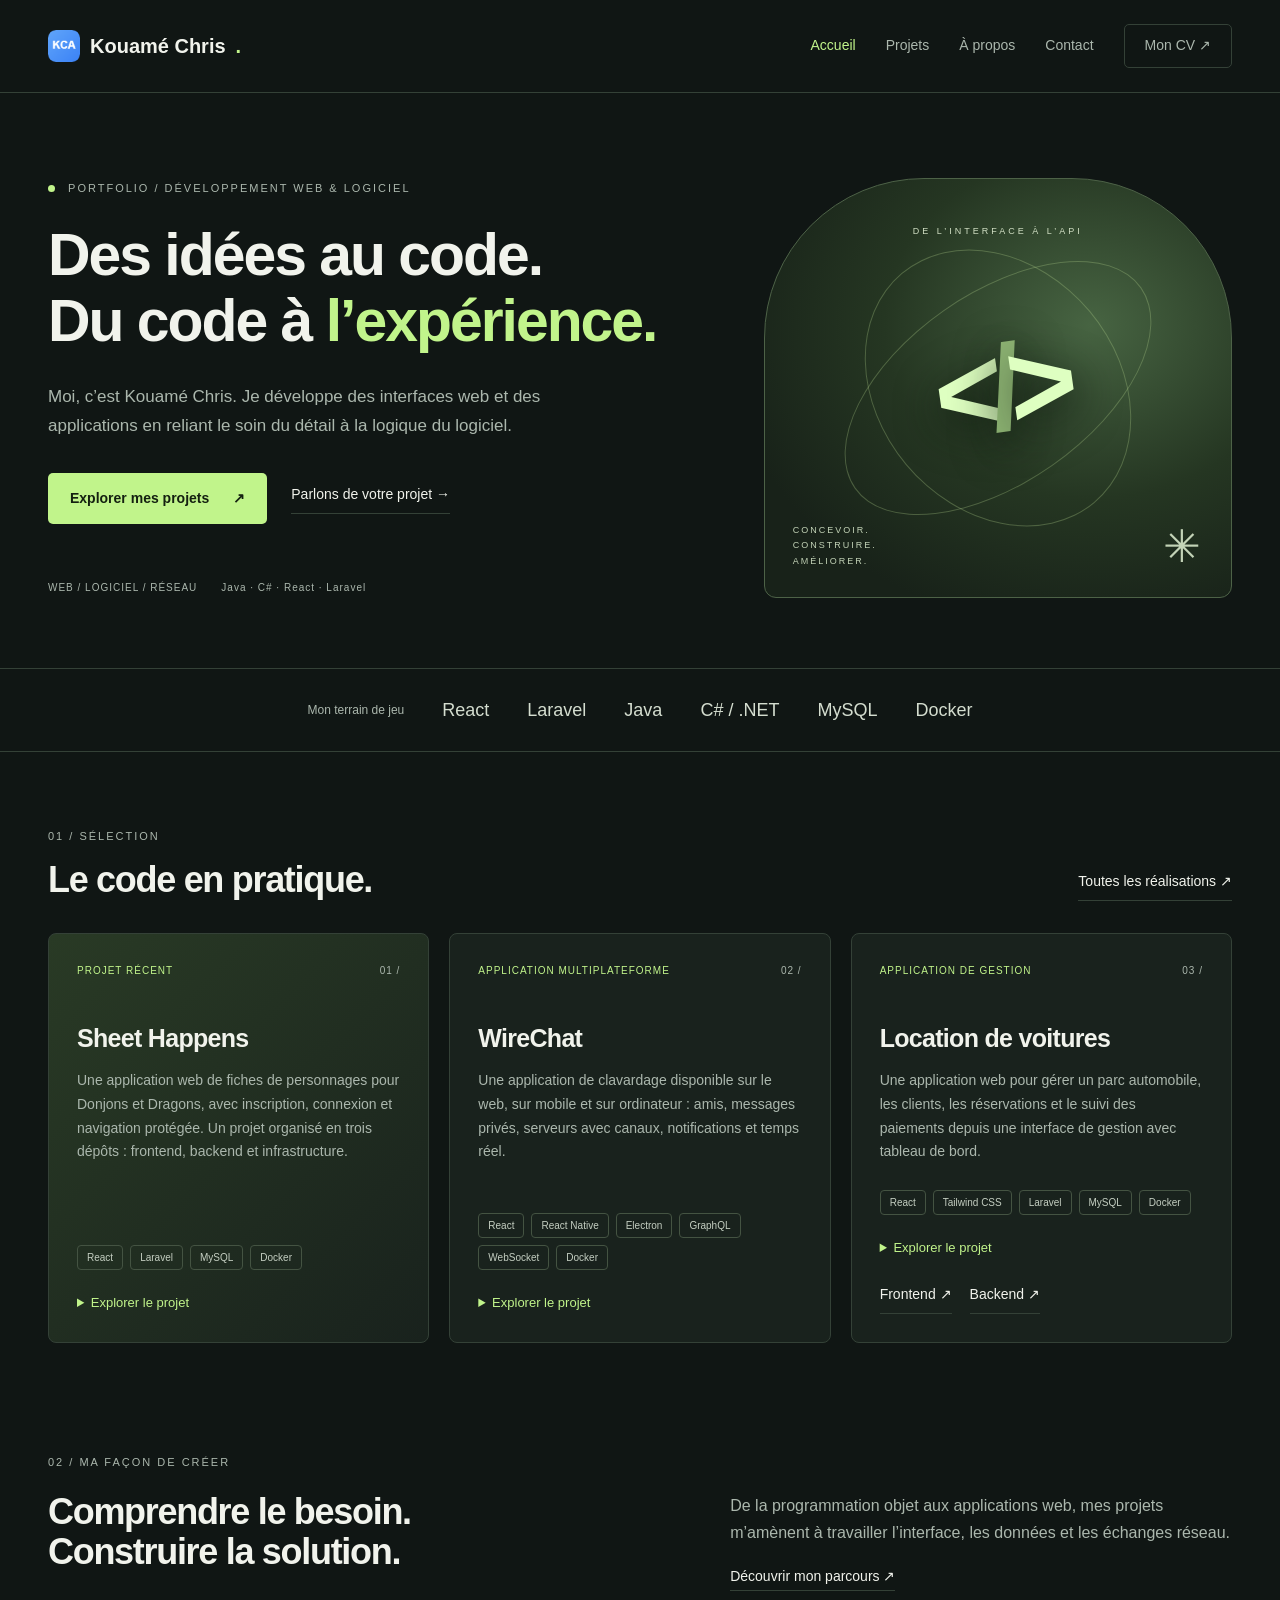
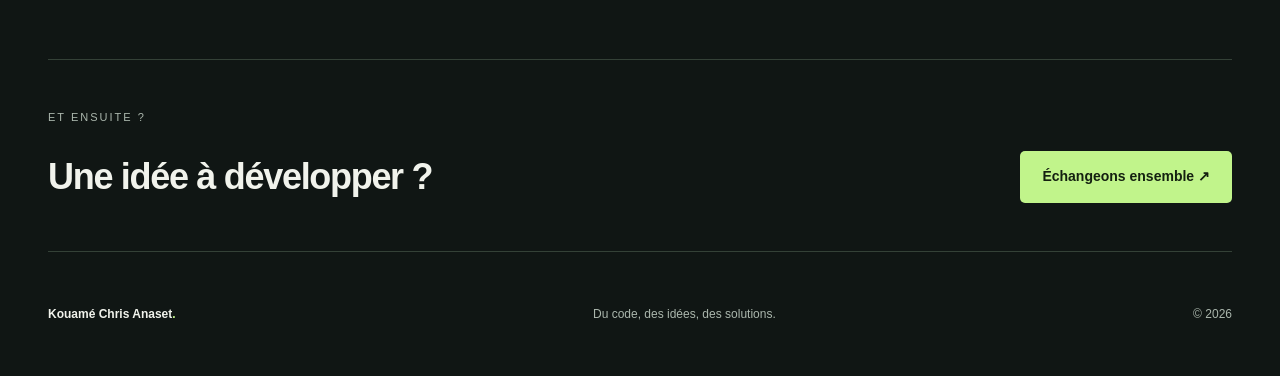
==== index.html @ 750e5b88 "Premier commit : portfolio" ====
<!DOCTYPE html><html lang="fr"><head><meta charset="UTF-8"><meta name="viewport" content="width=device-width, initial-scale=1"><meta name="theme-color" content="#101614"><meta name="description" content="Portfolio de Kouamé Chris Anaset : développement web, applications et projets logiciels. Découvrez mon application de location de voitures, Sheet Happens et mes réalisations en React, Laravel, Java et C#."><title>Développeur web & logiciel — Kouamé Chris</title><link rel="icon" href="assets/favicon32x32.png"><link rel="stylesheet" href="css/style.css"><script src="js/main.js" defer></script></head><body><a class="skip-link" href="#main">Aller au contenu</a><header class="navbar"><a href="index.html" class="logo"><img src="assets/favicon48x48.png" alt="" width="32" height="32">Kouamé Chris<span class="logo-dot">.</span></a><button class="menu-toggle" aria-expanded="false" aria-controls="navigation">Menu <span>＋</span></button><nav class="nav-links" id="navigation" aria-label="Navigation principale"><a href="index.html" aria-current="page">Accueil</a><a href="projects.html" >Projets</a><a href="about.html" >À propos</a><a href="contact.html" >Contact</a><a href="cv/cv_kouame.pdf" download class="cv-link">Mon CV ↗</a></nav></header><main id="main"><section class="hero container"><div class="hero-copy"><p class="eyebrow"><span class="status-dot"></span> PORTFOLIO / DÉVELOPPEMENT WEB & LOGICIEL</p><h1>Des idées au code.<br>Du code à <em>l’expérience.</em></h1><p class="hero-description">Moi, c’est Kouamé Chris. Je développe des interfaces web et des applications en reliant le soin du détail à la logique du logiciel.</p><div class="actions"><a class="btn-primary" href="projects.html">Explorer mes projets <span>↗</span></a><a class="text-link" href="contact.html">Parlons de votre projet →</a></div><div class="hero-bottom"><span>WEB / LOGICIEL / RÉSEAU</span><span>Java · C# · React · Laravel</span></div></div><div class="hero-art" aria-label="Illustration abstraite de développement"><div class="art-orbit orbit-one"></div><div class="art-orbit orbit-two"></div><span class="art-label">DE L’INTERFACE À L’API</span><div class="code-symbol" aria-hidden="true">&lt;<span>/</span>&gt;</div><div class="art-caption"><span>CONCEVOIR.<br>CONSTRUIRE.<br>AMÉLIORER.</span><span class="art-star" aria-hidden="true">✳</span></div></div></section><section class="tech-strip" aria-label="Technologies"><span>Mon terrain de jeu</span><b>React</b><b>Laravel</b><b>Java</b><b>C# / .NET</b><b>MySQL</b><b>Docker</b></section><section class="container section"><div class="section-heading"><div><p class="eyebrow">01 / SÉLECTION</p><h2>Le code en pratique.</h2></div><a class="text-link" href="projects.html">Toutes les réalisations ↗</a></div><div class="projects-grid home-projects"><article class="project-card" data-category="web"><div class="card-top"><span>Projet récent</span><span>01 /</span></div><h3>Sheet Happens</h3><p>Une application web de fiches de personnages pour Donjons et Dragons, avec inscription, connexion et navigation protégée. Un projet organisé en trois dépôts : frontend, backend et infrastructure.</p><div class="tags"><span>React</span><span>Laravel</span><span>MySQL</span><span>Docker</span></div><details><summary>Explorer le projet</summary><p>Interface React avec routes publiques et protégées, contexte d’authentification, API Laravel et environnement Docker avec MySQL. Le travail comprend aussi la configuration CORS et la préparation de la maintenance.</p></details></article><article class="project-card" data-category="web mobile"><div class="card-top"><span>Application multiplateforme</span><span>02 /</span></div><h3>WireChat</h3><p>Une application de clavardage disponible sur le web, sur mobile et sur ordinateur : amis, messages privés, serveurs avec canaux, notifications et temps réel.</p><div class="tags"><span>React</span><span>React Native</span><span>Electron</span><span>GraphQL</span><span>WebSocket</span><span>Docker</span></div><details><summary>Explorer le projet</summary><p>Interface React connectée à une API Laravel (REST pour l’authentification, GraphQL pour les données, WebSocket pour le temps réel), application mobile React Native avec Expo, application de bureau Electron avec notifications système et environnement Docker Compose derrière Nginx.</p></details></article><article class="project-card" data-category="web"><div class="card-top"><span>Application de gestion</span><span>03 /</span></div><h3>Location de voitures</h3><p>Une application web pour gérer un parc automobile, les clients, les réservations et le suivi des paiements depuis une interface de gestion avec tableau de bord.</p><div class="tags"><span>React</span><span>Tailwind CSS</span><span>Laravel</span><span>MySQL</span><span>Docker</span></div><details><summary>Explorer le projet</summary><p>Gestion des véhicules et des catégories, filtres et pagination des réservations, estimation du tarif et évolution des statuts. L’API vérifie la disponibilité des voitures et les conflits de dates à la création d’une réservation. Le frontend utilise React Router et Axios ; le backend repose sur Laravel et Eloquent, avec un environnement Docker / Sail et MySQL.</p></details><div class="project-links" aria-label="Code source de Location de voitures"><a class="text-link" href="https://github.com/Kouameanaset/location-voiture-front" target="_blank" rel="noopener noreferrer">Frontend ↗</a><a class="text-link" href="https://github.com/Kouameanaset/location-voitures-api" target="_blank" rel="noopener noreferrer">Backend ↗</a></div></article></div></section><section class="container approach"><p class="eyebrow">02 / MA FAÇON DE CRÉER</p><h2>Comprendre le besoin.<br>Construire la solution.</h2><div><p>De la programmation objet aux applications web, mes projets m’amènent à travailler l’interface, les données et les échanges réseau.</p><a class="text-link" href="about.html">Découvrir mon parcours ↗</a></div></section><section class="container callout"><p class="eyebrow">ET ENSUITE ?</p><h2>Une idée à développer ?</h2><a class="btn-primary" href="contact.html">Échangeons ensemble ↗</a></section></main><footer class="footer"><a href="index.html">Kouamé Chris Anaset<span class="logo-dot">.</span></a><p>Du code, des idées, des solutions.</p><span>© <span data-year>2026</span></span></footer></body></html>
---- css/style.css ----
:root{--bg:#101614;--panel:#19221d;--text:#f1f3ec;--muted:#abb7ad;--accent:#c1f48b;--line:#344137}*{box-sizing:border-box}body{margin:0;background:var(--bg);color:var(--text);font:16px/1.7 'Segoe UI',sans-serif}a{color:inherit;text-decoration:none}button,input,textarea{font:inherit}button,summary{cursor:pointer}a:focus-visible,button:focus-visible,summary:focus-visible{outline:2px solid var(--accent);outline-offset:5px}.container{width:min(1240px,calc(100% - 96px));margin:auto}.navbar{padding:24px 48px;display:flex;justify-content:space-between;align-items:center;gap:24px;border-bottom:1px solid var(--line)}.logo{display:flex;align-items:center;gap:10px;font-size:20px;font-weight:650}.logo img{border-radius:5px}.logo-dot,em{color:var(--accent)}em{font-style:normal}.nav-links{display:flex;align-items:center;gap:30px;font-size:14px;color:var(--muted)}.nav-links a:hover,.nav-links a[aria-current]{color:var(--accent)}.cv-link{border:1px solid var(--line);padding:9px 20px;border-radius:5px}.menu-toggle{display:none}.skip-link{position:absolute;top:-100px;background:var(--accent);color:var(--bg);padding:10px;z-index:10}.skip-link:focus{top:0}.hero{display:grid;grid-template-columns:1.4fr 1fr;gap:60px;padding-block:85px 70px;align-items:center}.eyebrow{font-size:11px;letter-spacing:2px;color:var(--muted);margin:0 0 24px}.status-dot{display:inline-block;width:7px;height:7px;background:var(--accent);border-radius:50%;margin-right:8px}h1,h2,h3{line-height:1.13;letter-spacing:-2px;font-weight:550;margin:0}h1{font-size:clamp(40px,4.6vw,68px)}h2{font-size:36px;letter-spacing:-1.3px}h3{font-size:25px;letter-spacing:-.7px}.hero-description{max-width:520px;color:var(--muted);font-size:17px;margin:28px 0 32px}.actions{display:flex;align-items:center;flex-wrap:wrap;gap:24px}.btn-primary{display:inline-flex;align-items:center;justify-content:center;gap:24px;background:var(--accent);color:#142010;border:0;border-radius:5px;padding:14px 22px;font-size:14px;font-weight:650;cursor:pointer}.btn-primary:hover{background:#d7ffac}.text-link{font-size:14px;border-bottom:1px solid var(--line);padding-bottom:6px}.text-link:hover{color:var(--accent)}.hero-bottom{display:flex;flex-wrap:wrap;gap:24px;margin-top:55px;font-size:10px;letter-spacing:1px;color:var(--muted)}.hero-art{position:relative;min-height:420px;border:1px solid #4d6247;background:radial-gradient(ellipse at 70% 35%,#476442,#253622 45%,#182219 80%);border-radius:160px 160px 12px 12px;overflow:hidden;display:flex;align-items:center;justify-content:center}.art-label{position:absolute;top:45px;font-size:9px;letter-spacing:3px;color:#d0dec3}.code-symbol{font-size:120px;font-weight:600;letter-spacing:-15px;color:#deffc1;z-index:1;transform:rotate(-8deg);text-shadow:0 12px 45px #0b150b}.code-symbol span{color:#8db373}.art-orbit{position:absolute;width:350px;height:190px;border:1px solid #afce8b50;border-radius:50%;transform:rotate(-35deg)}.orbit-two{transform:rotate(50deg);width:300px;height:240px}.art-caption{position:absolute;bottom:28px;left:28px;right:28px;display:flex;justify-content:space-between;align-items:end;font-size:9px;letter-spacing:2px;color:#c3d3b7}.art-star{font-size:45px;line-height:1}.tech-strip{display:flex;justify-content:center;flex-wrap:wrap;gap:38px;padding:26px 35px;border-block:1px solid var(--line);align-items:center}.tech-strip span{color:var(--muted);font-size:12px}.tech-strip b{font-size:18px;font-weight:500;color:#d4ddcf}.section{padding-block:75px 40px}.section-heading{display:flex;justify-content:space-between;align-items:end;gap:20px;margin-bottom:32px}.section-heading .eyebrow{margin-bottom:14px}.projects-grid{display:grid;grid-template-columns:repeat(3,minmax(0,1fr));gap:20px}.project-card{border:1px solid var(--line);background:var(--panel);border-radius:8px;padding:28px;display:flex;flex-direction:column;min-width:0;transition:transform .2s,border-color .2s}.project-card:hover{border-color:#7b926b;transform:translateY(-4px)}.project-card:first-child{background:linear-gradient(135deg,#293a25,#19221d)}.card-top{display:flex;justify-content:space-between;gap:12px;color:var(--accent);font-size:10px;letter-spacing:1px;text-transform:uppercase;margin-bottom:45px}.card-top span:last-child{color:var(--muted)}.project-card p{color:var(--muted);font-size:14px;margin:17px 0 26px}.tags{display:flex;gap:7px;flex-wrap:wrap;margin-top:auto}.tags span{border:1px solid #445342;border-radius:4px;padding:3px 9px;font-size:10px;color:#c4cec1}details{margin-top:22px;font-size:13px}summary{color:var(--accent)}details p{margin-bottom:0!important}.approach{display:grid;grid-template-columns:1.2fr 1fr;gap:20px 80px;padding-block:70px}.approach .eyebrow{grid-column:1/-1;margin-bottom:0}.approach p:not(.eyebrow){color:var(--muted);margin-top:0}.callout{border-block:1px solid var(--line);padding-block:48px;display:flex;align-items:center;justify-content:space-between;gap:24px;flex-wrap:wrap}.callout .eyebrow{width:100%;margin:0}.footer{width:min(1240px,calc(100% - 96px));margin:40px auto;display:flex;justify-content:space-between;align-items:center;gap:20px;font-size:12px;color:var(--muted)}.footer>a{color:var(--text);font-weight:600}.page-intro{padding-block:75px 25px}.page-intro>p:last-child{max-width:660px;color:var(--muted);font-size:17px;margin-top:26px}.filter-bar{display:flex;align-items:center;gap:10px;flex-wrap:wrap;margin-bottom:30px}.filter-bar button{background:transparent;border:1px solid var(--line);color:var(--muted);border-radius:5px;padding:9px 17px;font-size:13px}.filter-bar button[aria-pressed=true]{background:var(--accent);color:#142010;border-color:var(--accent)}#project-count{margin-left:auto;color:var(--muted);font-size:12px}.projects-section{padding-block:25px 65px}[hidden]{display:none!important}.about-section{display:grid;grid-template-columns:1fr 1fr;gap:20px;padding-block:30px 70px}.about-block{padding:32px;background:var(--panel);border:1px solid var(--line);border-radius:8px}.about-block:first-child{grid-column:1/-1}.about-block h2{font-size:25px;letter-spacing:-.5px}.about-block p,.about-block li{font-size:15px;color:var(--muted)}.about-block strong{color:var(--text);font-weight:500}.about-block ul{padding-left:20px}.about-block li{margin-block:12px}.cv-download{display:flex;align-items:center;justify-content:center}.contact-layout{display:grid;grid-template-columns:1fr 1fr;gap:80px;padding-block:40px 80px}.contact-layout>div p{color:var(--muted);font-size:14px;max-width:330px}.email-link{display:inline-block;color:var(--accent);margin-block:22px;overflow-wrap:anywhere}.contact-form{display:flex;flex-direction:column;gap:10px}.contact-form label{font-size:13px;margin-top:8px}.contact-form input,.contact-form textarea{width:100%;background:var(--panel);border:1px solid #4a574b;color:var(--text);border-radius:5px;padding:13px;resize:vertical}.contact-form input:focus,.contact-form textarea:focus{outline:2px solid var(--accent);outline-offset:2px}.contact-form .btn-primary{align-self:start;margin-top:12px}.form-note,#form-status{font-size:12px;color:var(--muted);margin:5px 0}@media(max-width:1000px){.container,.footer{width:calc(100% - 48px)}.navbar{padding:20px 24px}.nav-links{gap:20px}.hero{gap:30px}.hero-art{min-height:350px}.projects-grid{grid-template-columns:repeat(2,minmax(0,1fr))}.home-projects .project-card:last-child{grid-column:1/-1}.contact-layout{gap:40px}.tech-strip{gap:25px}}@media(max-width:700px){.navbar{flex-wrap:wrap}.menu-toggle{display:flex;gap:15px;align-items:center;background:transparent;border:1px solid var(--line);border-radius:5px;color:var(--text);padding:7px 12px}.nav-links{display:none;width:100%;align-items:stretch;flex-direction:column;gap:0}.nav-links.is-open{display:flex}.nav-links a{padding:12px 0}.nav-links .cv-link{margin-top:10px;text-align:center}.hero{grid-template-columns:1fr;padding-block:45px 40px;gap:38px}h1{font-size:42px;letter-spacing:-1.8px}.hero-description{font-size:16px}.hero-art{min-height:310px;border-radius:120px 120px 8px 8px}.hero-bottom{margin-top:32px;gap:10px}.tech-strip{justify-content:flex-start;padding:22px 24px;gap:15px 25px}.tech-strip span{width:100%}.tech-strip b{font-size:15px}.section{padding-top:48px}.section-heading{align-items:start;flex-direction:column}h2{font-size:30px}.projects-grid{grid-template-columns:1fr}.home-projects .project-card:last-child{grid-column:auto}.card-top{margin-bottom:28px}.approach,.contact-layout,.about-section{grid-template-columns:1fr;gap:24px}.approach{padding-block:45px}.about-block:first-child{grid-column:auto}.page-intro{padding-top:45px}.page-intro>p:last-child{font-size:16px}.filter-bar button{padding:8px 12px}#project-count{width:100%;margin:6px 0 0}.footer{align-items:start;flex-direction:column;gap:8px}.footer p{margin:0}.callout{padding-block:32px}.contact-layout{padding-top:25px}.about-block{padding:24px}}@media(prefers-reduced-motion:reduce){*,*::before,*::after{transition:none!important}}

.project-links{display:flex;flex-wrap:wrap;gap:18px;margin-top:24px}.project-card .repository-note{font-size:11px;margin:12px 0 0;color:var(--muted)}
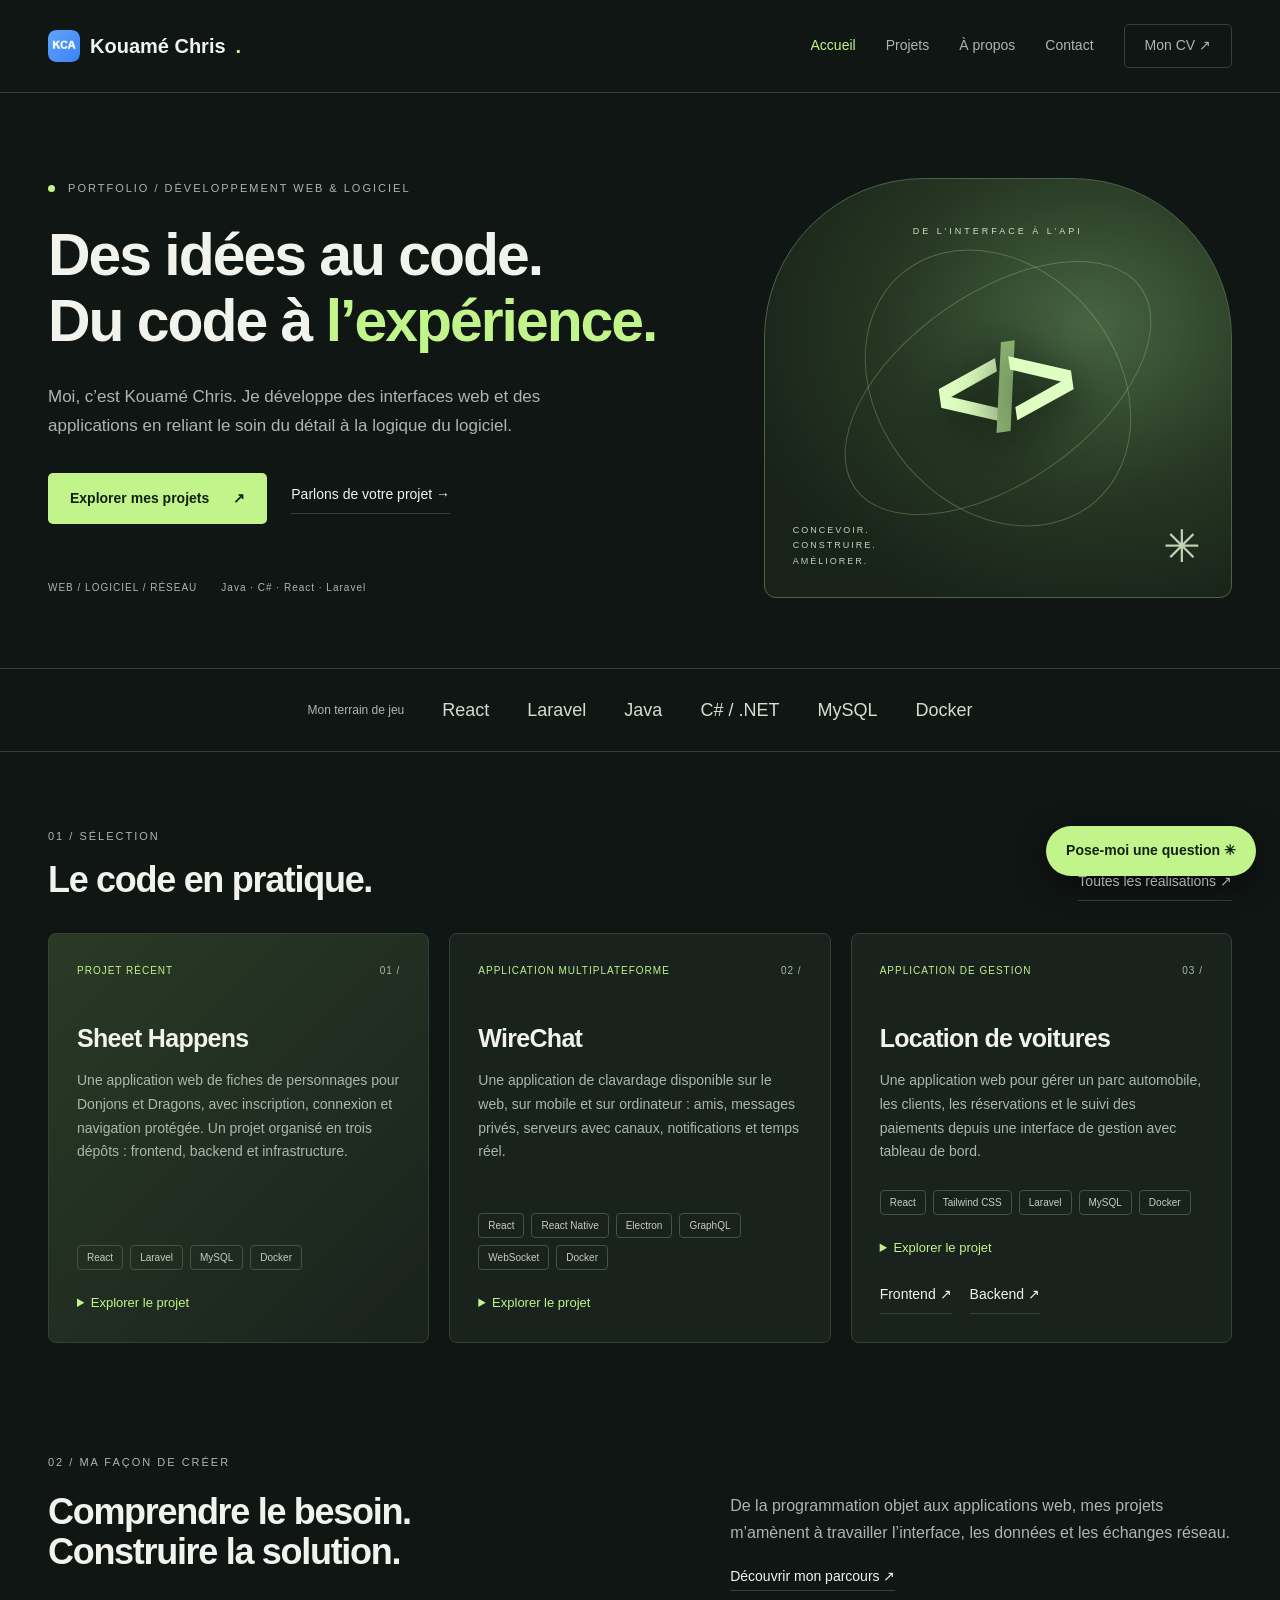
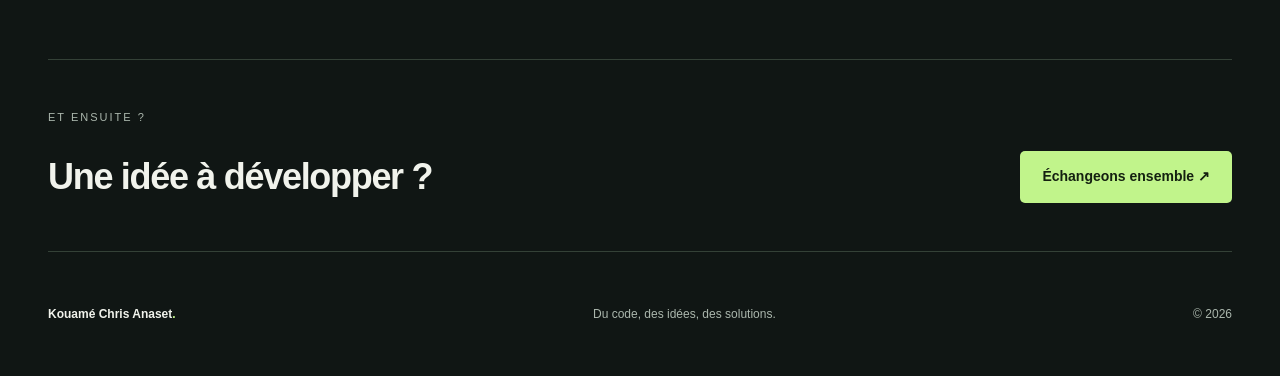
==== commit 9b0fcd56: "Ajoute le widget de chatbot sur toutes les pages" ====
--- a/index.html
+++ b/index.html
@@ -1 +1 @@
-<!DOCTYPE html><html lang="fr"><head><meta charset="UTF-8"><meta name="viewport" content="width=device-width, initial-scale=1"><meta name="theme-color" content="#101614"><meta name="description" content="Portfolio de Kouamé Chris Anaset : développement web, applications et projets logiciels. Découvrez mon application de location de voitures, Sheet Happens et mes réalisations en React, Laravel, Java et C#."><title>Développeur web & logiciel — Kouamé Chris</title><link rel="icon" href="assets/favicon32x32.png"><link rel="stylesheet" href="css/style.css"><script src="js/main.js" defer></script></head><body><a class="skip-link" href="#main">Aller au contenu</a><header class="navbar"><a href="index.html" class="logo"><img src="assets/favicon48x48.png" alt="" width="32" height="32">Kouamé Chris<span class="logo-dot">.</span></a><button class="menu-toggle" aria-expanded="false" aria-controls="navigation">Menu <span>＋</span></button><nav class="nav-links" id="navigation" aria-label="Navigation principale"><a href="index.html" aria-current="page">Accueil</a><a href="projects.html" >Projets</a><a href="about.html" >À propos</a><a href="contact.html" >Contact</a><a href="cv/cv_kouame.pdf" download class="cv-link">Mon CV ↗</a></nav></header><main id="main"><section class="hero container"><div class="hero-copy"><p class="eyebrow"><span class="status-dot"></span> PORTFOLIO / DÉVELOPPEMENT WEB & LOGICIEL</p><h1>Des idées au code.<br>Du code à <em>l’expérience.</em></h1><p class="hero-description">Moi, c’est Kouamé Chris. Je développe des interfaces web et des applications en reliant le soin du détail à la logique du logiciel.</p><div class="actions"><a class="btn-primary" href="projects.html">Explorer mes projets <span>↗</span></a><a class="text-link" href="contact.html">Parlons de votre projet →</a></div><div class="hero-bottom"><span>WEB / LOGICIEL / RÉSEAU</span><span>Java · C# · React · Laravel</span></div></div><div class="hero-art" aria-label="Illustration abstraite de développement"><div class="art-orbit orbit-one"></div><div class="art-orbit orbit-two"></div><span class="art-label">DE L’INTERFACE À L’API</span><div class="code-symbol" aria-hidden="true">&lt;<span>/</span>&gt;</div><div class="art-caption"><span>CONCEVOIR.<br>CONSTRUIRE.<br>AMÉLIORER.</span><span class="art-star" aria-hidden="true">✳</span></div></div></section><section class="tech-strip" aria-label="Technologies"><span>Mon terrain de jeu</span><b>React</b><b>Laravel</b><b>Java</b><b>C# / .NET</b><b>MySQL</b><b>Docker</b></section><section class="container section"><div class="section-heading"><div><p class="eyebrow">01 / SÉLECTION</p><h2>Le code en pratique.</h2></div><a class="text-link" href="projects.html">Toutes les réalisations ↗</a></div><div class="projects-grid home-projects"><article class="project-card" data-category="web"><div class="card-top"><span>Projet récent</span><span>01 /</span></div><h3>Sheet Happens</h3><p>Une application web de fiches de personnages pour Donjons et Dragons, avec inscription, connexion et navigation protégée. Un projet organisé en trois dépôts : frontend, backend et infrastructure.</p><div class="tags"><span>React</span><span>Laravel</span><span>MySQL</span><span>Docker</span></div><details><summary>Explorer le projet</summary><p>Interface React avec routes publiques et protégées, contexte d’authentification, API Laravel et environnement Docker avec MySQL. Le travail comprend aussi la configuration CORS et la préparation de la maintenance.</p></details></article><article class="project-card" data-category="web mobile"><div class="card-top"><span>Application multiplateforme</span><span>02 /</span></div><h3>WireChat</h3><p>Une application de clavardage disponible sur le web, sur mobile et sur ordinateur : amis, messages privés, serveurs avec canaux, notifications et temps réel.</p><div class="tags"><span>React</span><span>React Native</span><span>Electron</span><span>GraphQL</span><span>WebSocket</span><span>Docker</span></div><details><summary>Explorer le projet</summary><p>Interface React connectée à une API Laravel (REST pour l’authentification, GraphQL pour les données, WebSocket pour le temps réel), application mobile React Native avec Expo, application de bureau Electron avec notifications système et environnement Docker Compose derrière Nginx.</p></details></article><article class="project-card" data-category="web"><div class="card-top"><span>Application de gestion</span><span>03 /</span></div><h3>Location de voitures</h3><p>Une application web pour gérer un parc automobile, les clients, les réservations et le suivi des paiements depuis une interface de gestion avec tableau de bord.</p><div class="tags"><span>React</span><span>Tailwind CSS</span><span>Laravel</span><span>MySQL</span><span>Docker</span></div><details><summary>Explorer le projet</summary><p>Gestion des véhicules et des catégories, filtres et pagination des réservations, estimation du tarif et évolution des statuts. L’API vérifie la disponibilité des voitures et les conflits de dates à la création d’une réservation. Le frontend utilise React Router et Axios ; le backend repose sur Laravel et Eloquent, avec un environnement Docker / Sail et MySQL.</p></details><div class="project-links" aria-label="Code source de Location de voitures"><a class="text-link" href="https://github.com/Kouameanaset/location-voiture-front" target="_blank" rel="noopener noreferrer">Frontend ↗</a><a class="text-link" href="https://github.com/Kouameanaset/location-voitures-api" target="_blank" rel="noopener noreferrer">Backend ↗</a></div></article></div></section><section class="container approach"><p class="eyebrow">02 / MA FAÇON DE CRÉER</p><h2>Comprendre le besoin.<br>Construire la solution.</h2><div><p>De la programmation objet aux applications web, mes projets m’amènent à travailler l’interface, les données et les échanges réseau.</p><a class="text-link" href="about.html">Découvrir mon parcours ↗</a></div></section><section class="container callout"><p class="eyebrow">ET ENSUITE ?</p><h2>Une idée à développer ?</h2><a class="btn-primary" href="contact.html">Échangeons ensemble ↗</a></section></main><footer class="footer"><a href="index.html">Kouamé Chris Anaset<span class="logo-dot">.</span></a><p>Du code, des idées, des solutions.</p><span>© <span data-year>2026</span></span></footer></body></html>+<!DOCTYPE html><html lang="fr"><head><meta charset="UTF-8"><meta name="viewport" content="width=device-width, initial-scale=1"><meta name="theme-color" content="#101614"><meta name="description" content="Portfolio de Kouamé Chris Anaset : développement web, applications et projets logiciels. Découvrez mon application de location de voitures, Sheet Happens et mes réalisations en React, Laravel, Java et C#."><title>Développeur web & logiciel — Kouamé Chris</title><link rel="icon" href="assets/favicon32x32.png"><link rel="stylesheet" href="css/style.css"><script src="js/main.js" defer></script><script src="js/chat.js" defer></script></head><body><a class="skip-link" href="#main">Aller au contenu</a><header class="navbar"><a href="index.html" class="logo"><img src="assets/favicon48x48.png" alt="" width="32" height="32">Kouamé Chris<span class="logo-dot">.</span></a><button class="menu-toggle" aria-expanded="false" aria-controls="navigation">Menu <span>＋</span></button><nav class="nav-links" id="navigation" aria-label="Navigation principale"><a href="index.html" aria-current="page">Accueil</a><a href="projects.html" >Projets</a><a href="about.html" >À propos</a><a href="contact.html" >Contact</a><a href="cv/cv_kouame.pdf" download class="cv-link">Mon CV ↗</a></nav></header><main id="main"><section class="hero container"><div class="hero-copy"><p class="eyebrow"><span class="status-dot"></span> PORTFOLIO / DÉVELOPPEMENT WEB & LOGICIEL</p><h1>Des idées au code.<br>Du code à <em>l’expérience.</em></h1><p class="hero-description">Moi, c’est Kouamé Chris. Je développe des interfaces web et des applications en reliant le soin du détail à la logique du logiciel.</p><div class="actions"><a class="btn-primary" href="projects.html">Explorer mes projets <span>↗</span></a><a class="text-link" href="contact.html">Parlons de votre projet →</a></div><div class="hero-bottom"><span>WEB / LOGICIEL / RÉSEAU</span><span>Java · C# · React · Laravel</span></div></div><div class="hero-art" aria-label="Illustration abstraite de développement"><div class="art-orbit orbit-one"></div><div class="art-orbit orbit-two"></div><span class="art-label">DE L’INTERFACE À L’API</span><div class="code-symbol" aria-hidden="true">&lt;<span>/</span>&gt;</div><div class="art-caption"><span>CONCEVOIR.<br>CONSTRUIRE.<br>AMÉLIORER.</span><span class="art-star" aria-hidden="true">✳</span></div></div></section><section class="tech-strip" aria-label="Technologies"><span>Mon terrain de jeu</span><b>React</b><b>Laravel</b><b>Java</b><b>C# / .NET</b><b>MySQL</b><b>Docker</b></section><section class="container section"><div class="section-heading"><div><p class="eyebrow">01 / SÉLECTION</p><h2>Le code en pratique.</h2></div><a class="text-link" href="projects.html">Toutes les réalisations ↗</a></div><div class="projects-grid home-projects"><article class="project-card" data-category="web"><div class="card-top"><span>Projet récent</span><span>01 /</span></div><h3>Sheet Happens</h3><p>Une application web de fiches de personnages pour Donjons et Dragons, avec inscription, connexion et navigation protégée. Un projet organisé en trois dépôts : frontend, backend et infrastructure.</p><div class="tags"><span>React</span><span>Laravel</span><span>MySQL</span><span>Docker</span></div><details><summary>Explorer le projet</summary><p>Interface React avec routes publiques et protégées, contexte d’authentification, API Laravel et environnement Docker avec MySQL. Le travail comprend aussi la configuration CORS et la préparation de la maintenance.</p></details></article><article class="project-card" data-category="web mobile"><div class="card-top"><span>Application multiplateforme</span><span>02 /</span></div><h3>WireChat</h3><p>Une application de clavardage disponible sur le web, sur mobile et sur ordinateur : amis, messages privés, serveurs avec canaux, notifications et temps réel.</p><div class="tags"><span>React</span><span>React Native</span><span>Electron</span><span>GraphQL</span><span>WebSocket</span><span>Docker</span></div><details><summary>Explorer le projet</summary><p>Interface React connectée à une API Laravel (REST pour l’authentification, GraphQL pour les données, WebSocket pour le temps réel), application mobile React Native avec Expo, application de bureau Electron avec notifications système et environnement Docker Compose derrière Nginx.</p></details></article><article class="project-card" data-category="web"><div class="card-top"><span>Application de gestion</span><span>03 /</span></div><h3>Location de voitures</h3><p>Une application web pour gérer un parc automobile, les clients, les réservations et le suivi des paiements depuis une interface de gestion avec tableau de bord.</p><div class="tags"><span>React</span><span>Tailwind CSS</span><span>Laravel</span><span>MySQL</span><span>Docker</span></div><details><summary>Explorer le projet</summary><p>Gestion des véhicules et des catégories, filtres et pagination des réservations, estimation du tarif et évolution des statuts. L’API vérifie la disponibilité des voitures et les conflits de dates à la création d’une réservation. Le frontend utilise React Router et Axios ; le backend repose sur Laravel et Eloquent, avec un environnement Docker / Sail et MySQL.</p></details><div class="project-links" aria-label="Code source de Location de voitures"><a class="text-link" href="https://github.com/Kouameanaset/location-voiture-front" target="_blank" rel="noopener noreferrer">Frontend ↗</a><a class="text-link" href="https://github.com/Kouameanaset/location-voitures-api" target="_blank" rel="noopener noreferrer">Backend ↗</a></div></article></div></section><section class="container approach"><p class="eyebrow">02 / MA FAÇON DE CRÉER</p><h2>Comprendre le besoin.<br>Construire la solution.</h2><div><p>De la programmation objet aux applications web, mes projets m’amènent à travailler l’interface, les données et les échanges réseau.</p><a class="text-link" href="about.html">Découvrir mon parcours ↗</a></div></section><section class="container callout"><p class="eyebrow">ET ENSUITE ?</p><h2>Une idée à développer ?</h2><a class="btn-primary" href="contact.html">Échangeons ensemble ↗</a></section></main><footer class="footer"><a href="index.html">Kouamé Chris Anaset<span class="logo-dot">.</span></a><p>Du code, des idées, des solutions.</p><span>© <span data-year>2026</span></span></footer></body></html>
--- a/css/style.css
+++ b/css/style.css
@@ -1,3 +1,25 @@
 :root{--bg:#101614;--panel:#19221d;--text:#f1f3ec;--muted:#abb7ad;--accent:#c1f48b;--line:#344137}*{box-sizing:border-box}body{margin:0;background:var(--bg);color:var(--text);font:16px/1.7 'Segoe UI',sans-serif}a{color:inherit;text-decoration:none}button,input,textarea{font:inherit}button,summary{cursor:pointer}a:focus-visible,button:focus-visible,summary:focus-visible{outline:2px solid var(--accent);outline-offset:5px}.container{width:min(1240px,calc(100% - 96px));margin:auto}.navbar{padding:24px 48px;display:flex;justify-content:space-between;align-items:center;gap:24px;border-bottom:1px solid var(--line)}.logo{display:flex;align-items:center;gap:10px;font-size:20px;font-weight:650}.logo img{border-radius:5px}.logo-dot,em{color:var(--accent)}em{font-style:normal}.nav-links{display:flex;align-items:center;gap:30px;font-size:14px;color:var(--muted)}.nav-links a:hover,.nav-links a[aria-current]{color:var(--accent)}.cv-link{border:1px solid var(--line);padding:9px 20px;border-radius:5px}.menu-toggle{display:none}.skip-link{position:absolute;top:-100px;background:var(--accent);color:var(--bg);padding:10px;z-index:10}.skip-link:focus{top:0}.hero{display:grid;grid-template-columns:1.4fr 1fr;gap:60px;padding-block:85px 70px;align-items:center}.eyebrow{font-size:11px;letter-spacing:2px;color:var(--muted);margin:0 0 24px}.status-dot{display:inline-block;width:7px;height:7px;background:var(--accent);border-radius:50%;margin-right:8px}h1,h2,h3{line-height:1.13;letter-spacing:-2px;font-weight:550;margin:0}h1{font-size:clamp(40px,4.6vw,68px)}h2{font-size:36px;letter-spacing:-1.3px}h3{font-size:25px;letter-spacing:-.7px}.hero-description{max-width:520px;color:var(--muted);font-size:17px;margin:28px 0 32px}.actions{display:flex;align-items:center;flex-wrap:wrap;gap:24px}.btn-primary{display:inline-flex;align-items:center;justify-content:center;gap:24px;background:var(--accent);color:#142010;border:0;border-radius:5px;padding:14px 22px;font-size:14px;font-weight:650;cursor:pointer}.btn-primary:hover{background:#d7ffac}.text-link{font-size:14px;border-bottom:1px solid var(--line);padding-bottom:6px}.text-link:hover{color:var(--accent)}.hero-bottom{display:flex;flex-wrap:wrap;gap:24px;margin-top:55px;font-size:10px;letter-spacing:1px;color:var(--muted)}.hero-art{position:relative;min-height:420px;border:1px solid #4d6247;background:radial-gradient(ellipse at 70% 35%,#476442,#253622 45%,#182219 80%);border-radius:160px 160px 12px 12px;overflow:hidden;display:flex;align-items:center;justify-content:center}.art-label{position:absolute;top:45px;font-size:9px;letter-spacing:3px;color:#d0dec3}.code-symbol{font-size:120px;font-weight:600;letter-spacing:-15px;color:#deffc1;z-index:1;transform:rotate(-8deg);text-shadow:0 12px 45px #0b150b}.code-symbol span{color:#8db373}.art-orbit{position:absolute;width:350px;height:190px;border:1px solid #afce8b50;border-radius:50%;transform:rotate(-35deg)}.orbit-two{transform:rotate(50deg);width:300px;height:240px}.art-caption{position:absolute;bottom:28px;left:28px;right:28px;display:flex;justify-content:space-between;align-items:end;font-size:9px;letter-spacing:2px;color:#c3d3b7}.art-star{font-size:45px;line-height:1}.tech-strip{display:flex;justify-content:center;flex-wrap:wrap;gap:38px;padding:26px 35px;border-block:1px solid var(--line);align-items:center}.tech-strip span{color:var(--muted);font-size:12px}.tech-strip b{font-size:18px;font-weight:500;color:#d4ddcf}.section{padding-block:75px 40px}.section-heading{display:flex;justify-content:space-between;align-items:end;gap:20px;margin-bottom:32px}.section-heading .eyebrow{margin-bottom:14px}.projects-grid{display:grid;grid-template-columns:repeat(3,minmax(0,1fr));gap:20px}.project-card{border:1px solid var(--line);background:var(--panel);border-radius:8px;padding:28px;display:flex;flex-direction:column;min-width:0;transition:transform .2s,border-color .2s}.project-card:hover{border-color:#7b926b;transform:translateY(-4px)}.project-card:first-child{background:linear-gradient(135deg,#293a25,#19221d)}.card-top{display:flex;justify-content:space-between;gap:12px;color:var(--accent);font-size:10px;letter-spacing:1px;text-transform:uppercase;margin-bottom:45px}.card-top span:last-child{color:var(--muted)}.project-card p{color:var(--muted);font-size:14px;margin:17px 0 26px}.tags{display:flex;gap:7px;flex-wrap:wrap;margin-top:auto}.tags span{border:1px solid #445342;border-radius:4px;padding:3px 9px;font-size:10px;color:#c4cec1}details{margin-top:22px;font-size:13px}summary{color:var(--accent)}details p{margin-bottom:0!important}.approach{display:grid;grid-template-columns:1.2fr 1fr;gap:20px 80px;padding-block:70px}.approach .eyebrow{grid-column:1/-1;margin-bottom:0}.approach p:not(.eyebrow){color:var(--muted);margin-top:0}.callout{border-block:1px solid var(--line);padding-block:48px;display:flex;align-items:center;justify-content:space-between;gap:24px;flex-wrap:wrap}.callout .eyebrow{width:100%;margin:0}.footer{width:min(1240px,calc(100% - 96px));margin:40px auto;display:flex;justify-content:space-between;align-items:center;gap:20px;font-size:12px;color:var(--muted)}.footer>a{color:var(--text);font-weight:600}.page-intro{padding-block:75px 25px}.page-intro>p:last-child{max-width:660px;color:var(--muted);font-size:17px;margin-top:26px}.filter-bar{display:flex;align-items:center;gap:10px;flex-wrap:wrap;margin-bottom:30px}.filter-bar button{background:transparent;border:1px solid var(--line);color:var(--muted);border-radius:5px;padding:9px 17px;font-size:13px}.filter-bar button[aria-pressed=true]{background:var(--accent);color:#142010;border-color:var(--accent)}#project-count{margin-left:auto;color:var(--muted);font-size:12px}.projects-section{padding-block:25px 65px}[hidden]{display:none!important}.about-section{display:grid;grid-template-columns:1fr 1fr;gap:20px;padding-block:30px 70px}.about-block{padding:32px;background:var(--panel);border:1px solid var(--line);border-radius:8px}.about-block:first-child{grid-column:1/-1}.about-block h2{font-size:25px;letter-spacing:-.5px}.about-block p,.about-block li{font-size:15px;color:var(--muted)}.about-block strong{color:var(--text);font-weight:500}.about-block ul{padding-left:20px}.about-block li{margin-block:12px}.cv-download{display:flex;align-items:center;justify-content:center}.contact-layout{display:grid;grid-template-columns:1fr 1fr;gap:80px;padding-block:40px 80px}.contact-layout>div p{color:var(--muted);font-size:14px;max-width:330px}.email-link{display:inline-block;color:var(--accent);margin-block:22px;overflow-wrap:anywhere}.contact-form{display:flex;flex-direction:column;gap:10px}.contact-form label{font-size:13px;margin-top:8px}.contact-form input,.contact-form textarea{width:100%;background:var(--panel);border:1px solid #4a574b;color:var(--text);border-radius:5px;padding:13px;resize:vertical}.contact-form input:focus,.contact-form textarea:focus{outline:2px solid var(--accent);outline-offset:2px}.contact-form .btn-primary{align-self:start;margin-top:12px}.form-note,#form-status{font-size:12px;color:var(--muted);margin:5px 0}@media(max-width:1000px){.container,.footer{width:calc(100% - 48px)}.navbar{padding:20px 24px}.nav-links{gap:20px}.hero{gap:30px}.hero-art{min-height:350px}.projects-grid{grid-template-columns:repeat(2,minmax(0,1fr))}.home-projects .project-card:last-child{grid-column:1/-1}.contact-layout{gap:40px}.tech-strip{gap:25px}}@media(max-width:700px){.navbar{flex-wrap:wrap}.menu-toggle{display:flex;gap:15px;align-items:center;background:transparent;border:1px solid var(--line);border-radius:5px;color:var(--text);padding:7px 12px}.nav-links{display:none;width:100%;align-items:stretch;flex-direction:column;gap:0}.nav-links.is-open{display:flex}.nav-links a{padding:12px 0}.nav-links .cv-link{margin-top:10px;text-align:center}.hero{grid-template-columns:1fr;padding-block:45px 40px;gap:38px}h1{font-size:42px;letter-spacing:-1.8px}.hero-description{font-size:16px}.hero-art{min-height:310px;border-radius:120px 120px 8px 8px}.hero-bottom{margin-top:32px;gap:10px}.tech-strip{justify-content:flex-start;padding:22px 24px;gap:15px 25px}.tech-strip span{width:100%}.tech-strip b{font-size:15px}.section{padding-top:48px}.section-heading{align-items:start;flex-direction:column}h2{font-size:30px}.projects-grid{grid-template-columns:1fr}.home-projects .project-card:last-child{grid-column:auto}.card-top{margin-bottom:28px}.approach,.contact-layout,.about-section{grid-template-columns:1fr;gap:24px}.approach{padding-block:45px}.about-block:first-child{grid-column:auto}.page-intro{padding-top:45px}.page-intro>p:last-child{font-size:16px}.filter-bar button{padding:8px 12px}#project-count{width:100%;margin:6px 0 0}.footer{align-items:start;flex-direction:column;gap:8px}.footer p{margin:0}.callout{padding-block:32px}.contact-layout{padding-top:25px}.about-block{padding:24px}}@media(prefers-reduced-motion:reduce){*,*::before,*::after{transition:none!important}}
 
 .project-links{display:flex;flex-wrap:wrap;gap:18px;margin-top:24px}.project-card .repository-note{font-size:11px;margin:12px 0 0;color:var(--muted)}
+
+.visually-hidden{position:absolute;width:1px;height:1px;overflow:hidden;clip:rect(0 0 0 0);white-space:nowrap}
+.chat{position:fixed;right:24px;bottom:24px;z-index:20;display:flex;flex-direction:column;align-items:flex-end;gap:12px}
+.chat-toggle{background:var(--accent);color:#142010;border:0;border-radius:999px;padding:13px 20px;font-size:14px;font-weight:650;box-shadow:0 8px 30px #0008}
+.chat-toggle:hover{background:#d7ffac}
+.chat-panel{width:min(380px,calc(100vw - 32px));max-height:min(560px,calc(100vh - 110px));display:flex;flex-direction:column;background:var(--panel);border:1px solid var(--line);border-radius:12px;box-shadow:0 20px 60px #000a;overflow:hidden}
+.chat-head{display:flex;justify-content:space-between;align-items:center;padding:14px 18px;border-bottom:1px solid var(--line);font-size:14px}
+.chat-close{background:transparent;border:0;color:var(--muted);font-size:24px;line-height:1;padding:0 4px}
+.chat-log{flex:1;overflow-y:auto;padding:16px;display:flex;flex-direction:column;gap:10px;min-height:160px}
+.chat-msg{margin:0;padding:10px 14px;border-radius:10px;font-size:14px;line-height:1.5;max-width:88%;white-space:pre-wrap;overflow-wrap:anywhere}
+.chat-bot{background:#222d26;color:var(--text);align-self:flex-start}
+.chat-user{background:var(--accent);color:#142010;align-self:flex-end}
+.chat-suggestions{display:flex;flex-wrap:wrap;gap:8px;padding:0 16px 12px}
+.chat-suggestions button{background:transparent;border:1px solid var(--line);color:var(--muted);border-radius:999px;padding:6px 12px;font-size:12px}
+.chat-suggestions button:hover{color:var(--accent);border-color:var(--accent)}
+.chat-form{display:flex;gap:8px;padding:12px 16px;border-top:1px solid var(--line)}
+.chat-form input{flex:1;min-width:0;background:var(--bg);border:1px solid #4a574b;color:var(--text);border-radius:5px;padding:10px 12px}
+.chat-form input:focus{outline:2px solid var(--accent);outline-offset:2px}
+.chat-form .btn-primary{padding:10px 16px}
+.chat-form .btn-primary:disabled{opacity:.5;cursor:wait}
+.chat-note{margin:0;padding:0 16px 12px;font-size:11px;color:var(--muted)}
+@media(max-width:700px){.chat{right:16px;bottom:16px}}
